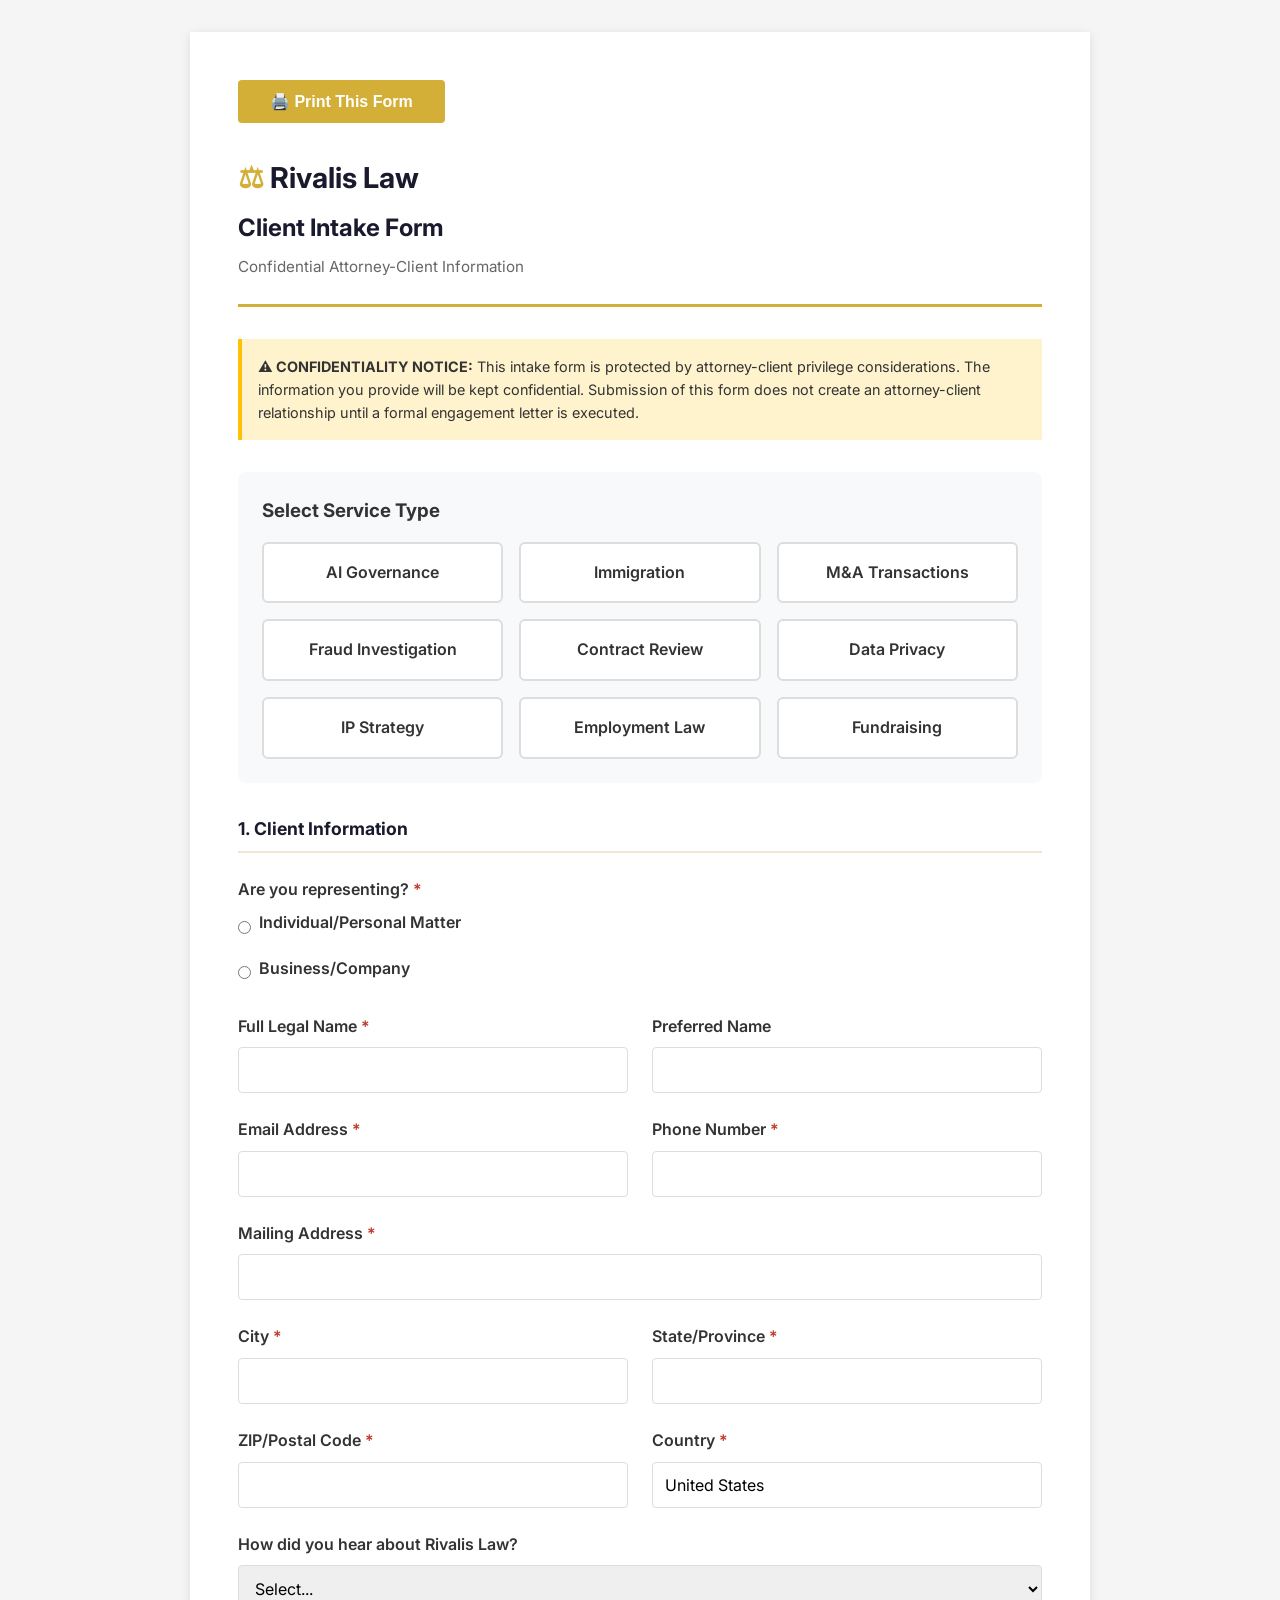
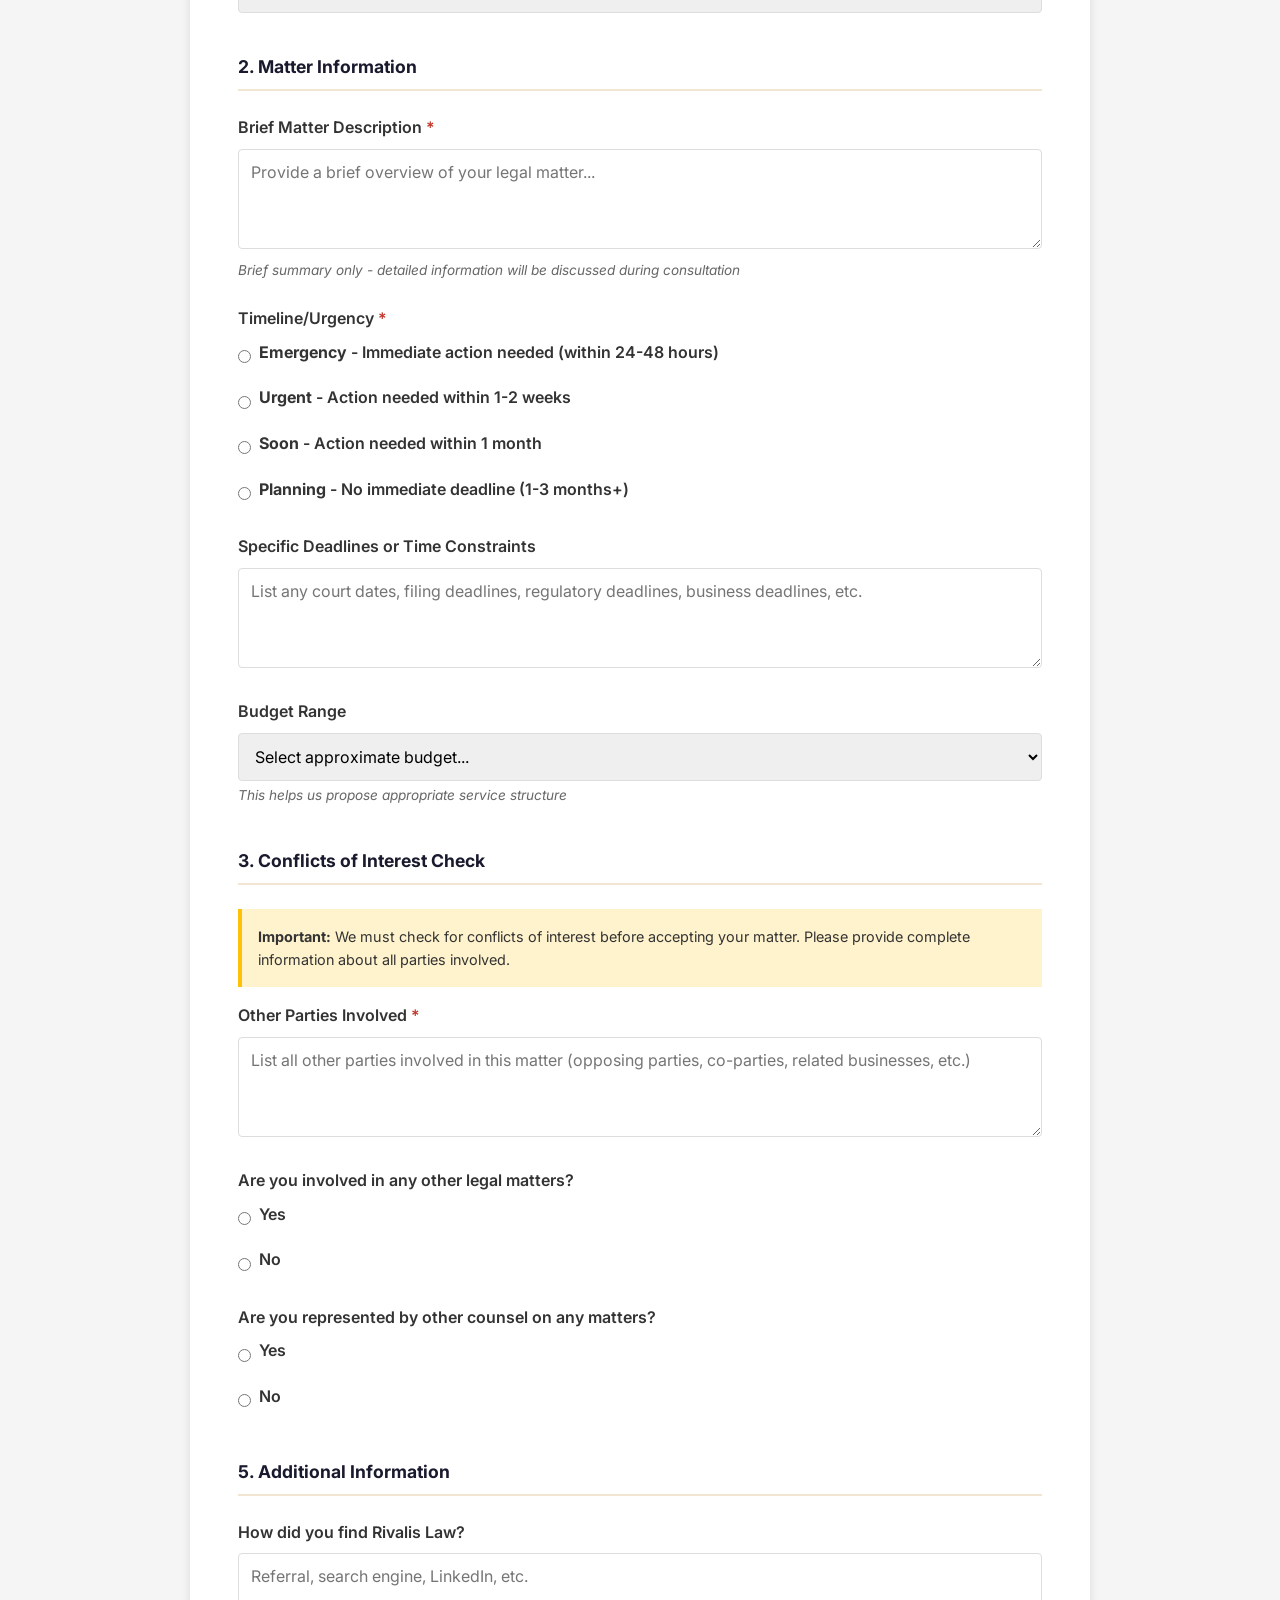
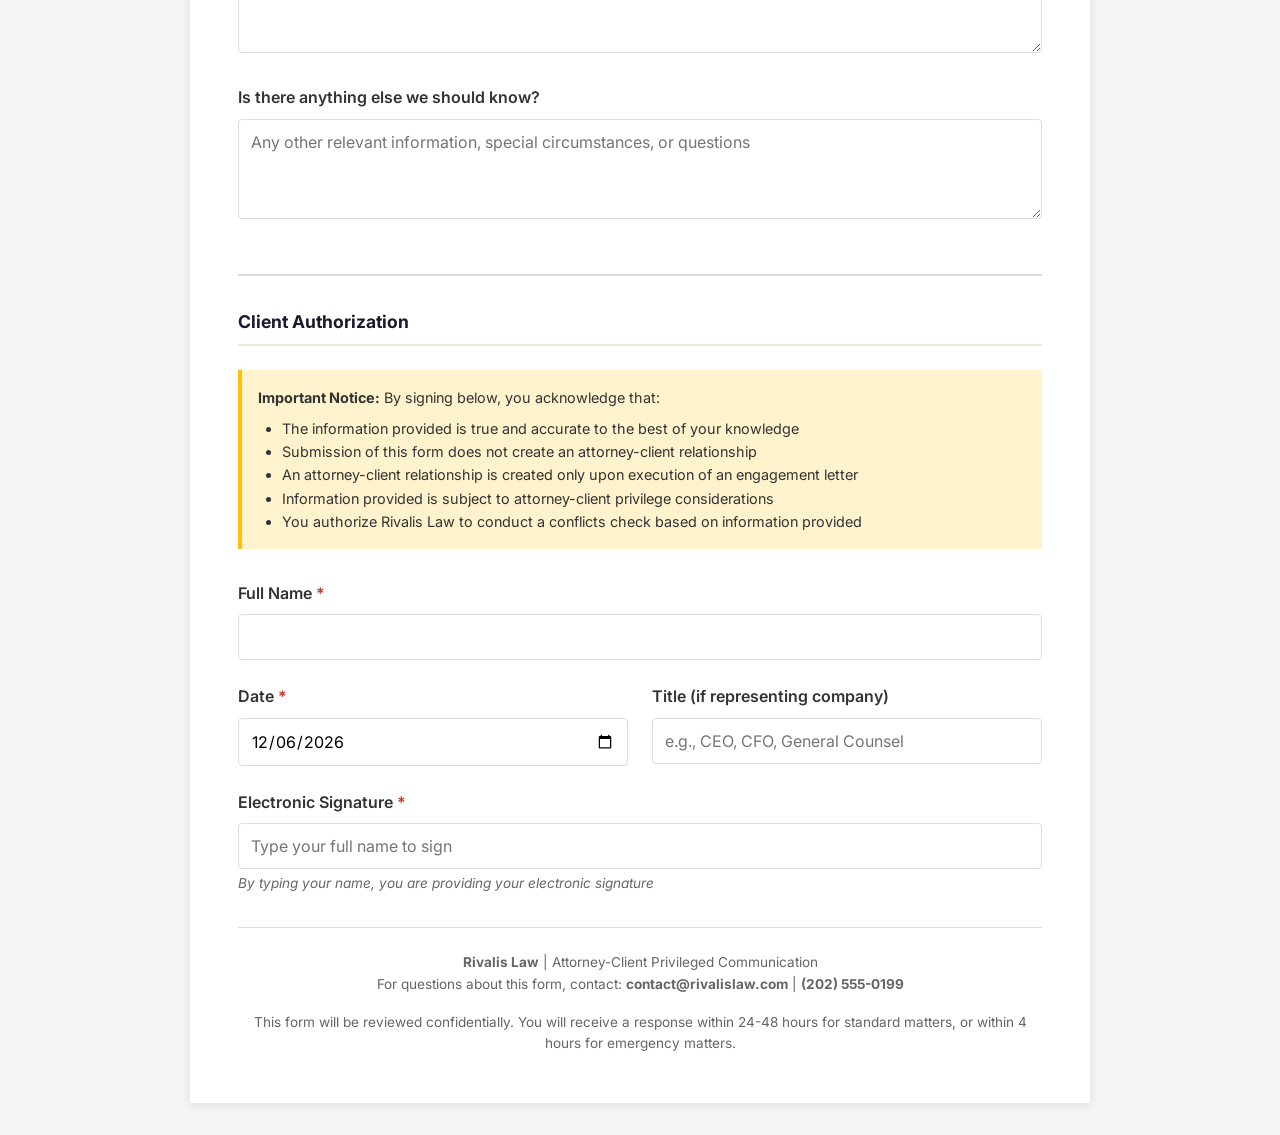
==== client-intake-forms.html @ 421adc58 "run index.html file" ====
<!DOCTYPE html>
<html lang="en">
<head>
    <meta charset="UTF-8">
    <meta name="viewport" content="width=device-width, initial-scale=1.0">
    <title>Client Intake Forms - Rivalis Law</title>
    <link href="https://fonts.googleapis.com/css2?family=Inter:wght@400;500;600;700&display=swap" rel="stylesheet">
    <style>
        * {
            margin: 0;
            padding: 0;
            box-sizing: border-box;
        }

        body {
            font-family: 'Inter', sans-serif;
            line-height: 1.6;
            color: #333;
            background: #f5f5f5;
            padding: 2rem;
        }

        .container {
            max-width: 900px;
            margin: 0 auto;
            background: white;
            padding: 3rem;
            box-shadow: 0 2px 10px rgba(0,0,0,0.1);
        }

        .form-header {
            border-bottom: 3px solid #d4af37;
            padding-bottom: 1.5rem;
            margin-bottom: 2rem;
        }

        .logo {
            font-size: 1.8rem;
            font-weight: 700;
            color: #1a1a2e;
            margin-bottom: 0.5rem;
        }

        .logo::before {
            content: '⚖ ';
            color: #d4af37;
        }

        .form-title {
            font-size: 1.5rem;
            font-weight: 700;
            color: #1a1a2e;
            margin-bottom: 0.5rem;
        }

        .form-subtitle {
            color: #666;
            font-size: 0.95rem;
        }

        .confidential-notice {
            background: #fff3cd;
            border-left: 4px solid #ffc107;
            padding: 1rem;
            margin-bottom: 2rem;
            font-size: 0.9rem;
        }

        .section {
            margin-bottom: 2.5rem;
            page-break-inside: avoid;
        }

        .section-title {
            font-size: 1.1rem;
            font-weight: 700;
            color: #1a1a2e;
            margin-bottom: 1.5rem;
            padding-bottom: 0.5rem;
            border-bottom: 2px solid #f0e6d2;
        }

        .form-group {
            margin-bottom: 1.5rem;
        }

        label {
            display: block;
            font-weight: 600;
            margin-bottom: 0.5rem;
            color: #333;
        }

        .required {
            color: #c0392b;
        }

        input[type="text"],
        input[type="email"],
        input[type="tel"],
        input[type="date"],
        input[type="number"],
        textarea,
        select {
            width: 100%;
            padding: 0.75rem;
            border: 1px solid #ddd;
            border-radius: 4px;
            font-size: 1rem;
            font-family: 'Inter', sans-serif;
        }

        textarea {
            min-height: 100px;
            resize: vertical;
        }

        .form-row {
            display: grid;
            grid-template-columns: 1fr 1fr;
            gap: 1.5rem;
        }

        .checkbox-group {
            display: flex;
            flex-direction: column;
            gap: 0.75rem;
        }

        .checkbox-item {
            display: flex;
            align-items: start;
            gap: 0.5rem;
        }

        .checkbox-item input[type="checkbox"] {
            margin-top: 0.25rem;
            width: auto;
        }

        .radio-group {
            display: flex;
            flex-direction: column;
            gap: 0.75rem;
        }

        .radio-item {
            display: flex;
            align-items: center;
            gap: 0.5rem;
        }

        .radio-item input[type="radio"] {
            width: auto;
        }

        .help-text {
            font-size: 0.85rem;
            color: #666;
            margin-top: 0.25rem;
            font-style: italic;
        }

        .warning-box {
            background: #fff3cd;
            border-left: 4px solid #ffc107;
            padding: 1rem;
            margin: 1rem 0;
            font-size: 0.9rem;
        }

        .info-box {
            background: #d1ecf1;
            border-left: 4px solid #17a2b8;
            padding: 1rem;
            margin: 1rem 0;
            font-size: 0.9rem;
        }

        .signature-section {
            margin-top: 3rem;
            padding-top: 2rem;
            border-top: 2px solid #ddd;
        }

        .signature-line {
            border-bottom: 1px solid #333;
            margin-bottom: 0.5rem;
            min-height: 40px;
        }

        .footer-note {
            margin-top: 2rem;
            padding-top: 1.5rem;
            border-top: 1px solid #ddd;
            font-size: 0.85rem;
            color: #666;
            text-align: center;
        }

        .print-button {
            background: #d4af37;
            color: white;
            padding: 0.75rem 2rem;
            border: none;
            border-radius: 4px;
            font-size: 1rem;
            font-weight: 600;
            cursor: pointer;
            margin-bottom: 2rem;
        }

        @media print {
            body {
                background: white;
                padding: 0;
            }
            .container {
                box-shadow: none;
                padding: 1rem;
            }
            .print-button {
                display: none;
            }
            .page-break {
                page-break-before: always;
            }
        }

        @media (max-width: 768px) {
            .form-row {
                grid-template-columns: 1fr;
            }
            body {
                padding: 1rem;
            }
            .container {
                padding: 1.5rem;
            }
        }

        .service-selector {
            background: #f8f9fa;
            padding: 1.5rem;
            border-radius: 8px;
            margin-bottom: 2rem;
        }

        .service-buttons {
            display: grid;
            grid-template-columns: repeat(auto-fit, minmax(200px, 1fr));
            gap: 1rem;
            margin-top: 1rem;
        }

        .service-button {
            padding: 1rem;
            background: white;
            border: 2px solid #ddd;
            border-radius: 6px;
            cursor: pointer;
            text-align: center;
            font-weight: 600;
            transition: all 0.3s;
        }

        .service-button:hover {
            border-color: #d4af37;
            background: #fff9e6;
        }

        .service-button.active {
            background: #d4af37;
            color: white;
            border-color: #d4af37;
        }

        .service-specific-section {
            display: none;
        }

        .service-specific-section.active {
            display: block;
        }
    </style>
</head>
<body>
    <div class="container">
        <button onclick="window.print()" class="print-button">🖨️ Print This Form</button>

        <div class="form-header">
            <div class="logo">Rivalis Law</div>
            <h1 class="form-title">Client Intake Form</h1>
            <p class="form-subtitle">Confidential Attorney-Client Information</p>
        </div>

        <div class="confidential-notice">
            <strong>⚠️ CONFIDENTIALITY NOTICE:</strong> This intake form is protected by attorney-client privilege considerations. The information you provide will be kept confidential. Submission of this form does not create an attorney-client relationship until a formal engagement letter is executed.
        </div>

        <!-- Service Selection -->
        <div class="service-selector">
            <h3 style="margin-bottom: 1rem;">Select Service Type</h3>
            <div class="service-buttons">
                <div class="service-button" onclick="selectService('ai-governance')">AI Governance</div>
                <div class="service-button" onclick="selectService('immigration')">Immigration</div>
                <div class="service-button" onclick="selectService('ma')">M&A Transactions</div>
                <div class="service-button" onclick="selectService('fraud')">Fraud Investigation</div>
                <div class="service-button" onclick="selectService('contracts')">Contract Review</div>
                <div class="service-button" onclick="selectService('privacy')">Data Privacy</div>
                <div class="service-button" onclick="selectService('ip')">IP Strategy</div>
                <div class="service-button" onclick="selectService('employment')">Employment Law</div>
                <div class="service-button" onclick="selectService('fundraising')">Fundraising</div>
            </div>
        </div>

        <form id="intakeForm">
            <!-- SECTION 1: CLIENT INFORMATION (Universal) -->
            <div class="section">
                <h2 class="section-title">1. Client Information</h2>
                
                <div class="form-group">
                    <label>Are you representing? <span class="required">*</span></label>
                    <div class="radio-group">
                        <div class="radio-item">
                            <input type="radio" name="client-type" value="individual" required>
                            <label>Individual/Personal Matter</label>
                        </div>
                        <div class="radio-item">
                            <input type="radio" name="client-type" value="business">
                            <label>Business/Company</label>
                        </div>
                    </div>
                </div>

                <div class="form-row">
                    <div class="form-group">
                        <label>Full Legal Name <span class="required">*</span></label>
                        <input type="text" name="client-name" required>
                    </div>
                    <div class="form-group">
                        <label>Preferred Name</label>
                        <input type="text" name="preferred-name">
                    </div>
                </div>

                <div class="form-group" id="company-info" style="display:none;">
                    <label>Company/Entity Name <span class="required">*</span></label>
                    <input type="text" name="company-name">
                    <p class="help-text">Legal entity name as registered</p>
                </div>

                <div class="form-row">
                    <div class="form-group">
                        <label>Email Address <span class="required">*</span></label>
                        <input type="email" name="email" required>
                    </div>
                    <div class="form-group">
                        <label>Phone Number <span class="required">*</span></label>
                        <input type="tel" name="phone" required>
                    </div>
                </div>

                <div class="form-group">
                    <label>Mailing Address <span class="required">*</span></label>
                    <input type="text" name="address" required>
                </div>

                <div class="form-row">
                    <div class="form-group">
                        <label>City <span class="required">*</span></label>
                        <input type="text" name="city" required>
                    </div>
                    <div class="form-group">
                        <label>State/Province <span class="required">*</span></label>
                        <input type="text" name="state" required>
                    </div>
                </div>

                <div class="form-row">
                    <div class="form-group">
                        <label>ZIP/Postal Code <span class="required">*</span></label>
                        <input type="text" name="zip" required>
                    </div>
                    <div class="form-group">
                        <label>Country <span class="required">*</span></label>
                        <input type="text" name="country" value="United States" required>
                    </div>
                </div>

                <div class="form-group">
                    <label>How did you hear about Rivalis Law?</label>
                    <select name="referral-source">
                        <option value="">Select...</option>
                        <option value="web-search">Web Search</option>
                        <option value="linkedin">LinkedIn</option>
                        <option value="referral-attorney">Referral from Attorney</option>
                        <option value="referral-client">Referral from Client</option>
                        <option value="referral-professional">Referral from Other Professional</option>
                        <option value="bar-association">Bar Association</option>
                        <option value="conference">Conference/Event</option>
                        <option value="other">Other</option>
                    </select>
                </div>
            </div>

            <!-- SECTION 2: MATTER INFORMATION (Universal) -->
            <div class="section">
                <h2 class="section-title">2. Matter Information</h2>
                
                <div class="form-group">
                    <label>Brief Matter Description <span class="required">*</span></label>
                    <textarea name="matter-description" required placeholder="Provide a brief overview of your legal matter..."></textarea>
                    <p class="help-text">Brief summary only - detailed information will be discussed during consultation</p>
                </div>

                <div class="form-group">
                    <label>Timeline/Urgency <span class="required">*</span></label>
                    <div class="radio-group">
                        <div class="radio-item">
                            <input type="radio" name="urgency" value="emergency" required>
                            <label><strong>Emergency</strong> - Immediate action needed (within 24-48 hours)</label>
                        </div>
                        <div class="radio-item">
                            <input type="radio" name="urgency" value="urgent">
                            <label><strong>Urgent</strong> - Action needed within 1-2 weeks</label>
                        </div>
                        <div class="radio-item">
                            <input type="radio" name="urgency" value="soon">
                            <label><strong>Soon</strong> - Action needed within 1 month</label>
                        </div>
                        <div class="radio-item">
                            <input type="radio" name="urgency" value="planning">
                            <label><strong>Planning</strong> - No immediate deadline (1-3 months+)</label>
                        </div>
                    </div>
                </div>

                <div class="form-group">
                    <label>Specific Deadlines or Time Constraints</label>
                    <textarea name="deadlines" placeholder="List any court dates, filing deadlines, regulatory deadlines, business deadlines, etc."></textarea>
                </div>

                <div class="form-group">
                    <label>Budget Range</label>
                    <select name="budget">
                        <option value="">Select approximate budget...</option>
                        <option value="under-10k">Under $10,000</option>
                        <option value="10k-25k">$10,000 - $25,000</option>
                        <option value="25k-50k">$25,000 - $50,000</option>
                        <option value="50k-100k">$50,000 - $100,000</option>
                        <option value="100k-plus">$100,000+</option>
                        <option value="flexible">Flexible based on scope</option>
                    </select>
                    <p class="help-text">This helps us propose appropriate service structure</p>
                </div>
            </div>

            <!-- SECTION 3: CONFLICTS CHECK (Universal) -->
            <div class="section">
                <h2 class="section-title">3. Conflicts of Interest Check</h2>
                
                <div class="warning-box">
                    <strong>Important:</strong> We must check for conflicts of interest before accepting your matter. Please provide complete information about all parties involved.
                </div>

                <div class="form-group">
                    <label>Other Parties Involved <span class="required">*</span></label>
                    <textarea name="other-parties" required placeholder="List all other parties involved in this matter (opposing parties, co-parties, related businesses, etc.)"></textarea>
                </div>

                <div class="form-group">
                    <label>Are you involved in any other legal matters?</label>
                    <div class="radio-group">
                        <div class="radio-item">
                            <input type="radio" name="other-legal-matters" value="yes">
                            <label>Yes</label>
                        </div>
                        <div class="radio-item">
                            <input type="radio" name="other-legal-matters" value="no">
                            <label>No</label>
                        </div>
                    </div>
                </div>

                <div class="form-group" id="other-matters-details" style="display:none;">
                    <label>Please describe other legal matters</label>
                    <textarea name="other-matters-description"></textarea>
                </div>

                <div class="form-group">
                    <label>Are you represented by other counsel on any matters?</label>
                    <div class="radio-group">
                        <div class="radio-item">
                            <input type="radio" name="other-counsel" value="yes">
                            <label>Yes</label>
                        </div>
                        <div class="radio-item">
                            <input type="radio" name="other-counsel" value="no">
                            <label>No</label>
                        </div>
                    </div>
                </div>

                <div class="form-group" id="other-counsel-details" style="display:none;">
                    <label>Other counsel details</label>
                    <textarea name="other-counsel-description" placeholder="Name of attorney/firm and matter(s) they are handling"></textarea>
                </div>
            </div>

            <!-- SERVICE-SPECIFIC SECTIONS -->
            
            <!-- AI GOVERNANCE -->
            <div class="service-specific-section" id="section-ai-governance">
                <div class="section page-break">
                    <h2 class="section-title">4. AI Governance & Compliance - Specific Information</h2>
                    
                    <div class="form-group">
                        <label>Type of AI System/Product <span class="required">*</span></label>
                        <div class="checkbox-group">
                            <div class="checkbox-item">
                                <input type="checkbox" name="ai-type" value="generative-ai">
                                <label>Generative AI (text, image, video, audio)</label>
                            </div>
                            <div class="checkbox-item">
                                <input type="checkbox" name="ai-type" value="predictive-analytics">
                                <label>Predictive Analytics/Decision Systems</label>
                            </div>
                            <div class="checkbox-item">
                                <input type="checkbox" name="ai-type" value="recommendation">
                                <label>Recommendation Systems</label>
                            </div>
                            <div class="checkbox-item">
                                <input type="checkbox" name="ai-type" value="computer-vision">
                                <label>Computer Vision/Image Recognition</label>
                            </div>
                            <div class="checkbox-item">
                                <input type="checkbox" name="ai-type" value="nlp">
                                <label>Natural Language Processing</label>
                            </div>
                            <div class="checkbox-item">
                                <input type="checkbox" name="ai-type" value="autonomous">
                                <label>Autonomous Systems/Robotics</label>
                            </div>
                            <div class="checkbox-item">
                                <input type="checkbox" name="ai-type" value="other">
                                <label>Other (specify below)</label>
                            </div>
                        </div>
                    </div>

                    <div class="form-group">
                        <label>Current Development Stage</label>
                        <select name="ai-stage">
                            <option value="">Select stage...</option>
                            <option value="concept">Concept/Planning</option>
                            <option value="development">In Development</option>
                            <option value="testing">Testing/Beta</option>
                            <option value="deployed">Deployed/Live</option>
                            <option value="scaling">Scaling</option>
                        </select>
                    </div>

                    <div class="form-group">
                        <label>Primary Use Case/Application</label>
                        <textarea name="ai-use-case" placeholder="Describe what the AI system does and how it's used"></textarea>
                    </div>

                    <div class="form-group">
                        <label>Target Markets/Jurisdictions</label>
                        <div class="checkbox-group">
                            <div class="checkbox-item">
                                <input type="checkbox" name="ai-jurisdiction" value="usa">
                                <label>United States</label>
                            </div>
                            <div class="checkbox-item">
                                <input type="checkbox" name="ai-jurisdiction" value="eu">
                                <label>European Union (AI Act applies)</label>
                            </div>
                            <div class="checkbox-item">
                                <input type="checkbox" name="ai-jurisdiction" value="uk">
                                <label>United Kingdom</label>
                            </div>
                            <div class="checkbox-item">
                                <input type="checkbox" name="ai-jurisdiction" value="uae">
                                <label>United Arab Emirates</label>
                            </div>
                            <div class="checkbox-item">
                                <input type="checkbox" name="ai-jurisdiction" value="global">
                                <label>Global/Multiple Jurisdictions</label>
                            </div>
                        </div>
                    </div>

                    <div class="form-group">
                        <label>Do you currently have AI governance documentation?</label>
                        <div class="checkbox-group">
                            <div class="checkbox-item">
                                <input type="checkbox" name="ai-docs" value="policy">
                                <label>AI Ethics/Governance Policy</label>
                            </div>
                            <div class="checkbox-item">
                                <input type="checkbox" name="ai-docs" value="risk-assessment">
                                <label>Risk Assessment</label>
                            </div>
                            <div class="checkbox-item">
                                <input type="checkbox" name="ai-docs" value="impact-assessment">
                                <label>Impact Assessment</label>
                            </div>
                            <div class="checkbox-item">
                                <input type="checkbox" name="ai-docs" value="testing-documentation">
                                <label>Testing/Validation Documentation</label>
                            </div>
                            <div class="checkbox-item">
                                <input type="checkbox" name="ai-docs" value="none">
                                <label>None - Need to develop</label>
                            </div>
                        </div>
                    </div>

                    <div class="form-group">
                        <label>Specific Concerns/Issues</label>
                        <div class="checkbox-group">
                            <div class="checkbox-item">
                                <input type="checkbox" name="ai-concerns" value="bias">
                                <label>Bias/Fairness Issues</label>
                            </div>
                            <div class="checkbox-item">
                                <input type="checkbox" name="ai-concerns" value="transparency">
                                <label>Transparency/Explainability</label>
                            </div>
                            <div class="checkbox-item">
                                <input type="checkbox" name="ai-concerns" value="privacy">
                                <label>Privacy/Data Protection</label>
                            </div>
                            <div class="checkbox-item">
                                <input type="checkbox" name="ai-concerns" value="investor">
                                <label>Investor Due Diligence Requirements</label>
                            </div>
                            <div class="checkbox-item">
                                <input type="checkbox" name="ai-concerns" value="regulatory">
                                <label>Regulatory Inquiry/Investigation</label>
                            </div>
                            <div class="checkbox-item">
                                <input type="checkbox" name="ai-concerns" value="incident">
                                <label>Incident/System Failure</label>
                            </div>
                        </div>
                    </div>

                    <div class="form-group">
                        <label>Are you currently fundraising or in M&A discussions?</label>
                        <div class="radio-group">
                            <div class="radio-item">
                                <input type="radio" name="ai-fundraising" value="yes">
                                <label>Yes</label>
                            </div>
                            <div class="radio-item">
                                <input type="radio" name="ai-fundraising" value="no">
                                <label>No</label>
                            </div>
                        </div>
                    </div>
                </div>
            </div>

            <!-- IMMIGRATION -->
            <div class="service-specific-section" id="section-immigration">
                <div class="section page-break">
                    <h2 class="section-title">4. Immigration - Specific Information</h2>
                    
                    <div class="form-group">
                        <label>Visa Type Needed <span class="required">*</span></label>
                        <select name="visa-type" required>
                            <option value="">Select visa type...</option>
                            <option value="h1b">H-1B (Specialty Occupation)</option>
                            <option value="l1">L-1 (Intracompany Transfer)</option>
                            <option value="o1">O-1 (Extraordinary Ability)</option>
                            <option value="e2">E-2 (Treaty Investor)</option>
                            <option value="tn">TN (NAFTA/USMCA)</option>
                            <option value="green-card">Green Card/Permanent Residence</option>
                            <option value="perm">PERM Labor Certification</option>
                            <option value="other">Other (specify below)</option>
                        </select>
                    </div>

                    <div class="form-row">
                        <div class="form-group">
                            <label>Beneficiary Name <span class="required">*</span></label>
                            <input type="text" name="beneficiary-name" required>
                            <p class="help-text">Person who will receive the visa</p>
                        </div>
                        <div class="form-group">
                            <label>Country of Citizenship <span class="required">*</span></label>
                            <input type="text" name="citizenship" required>
                        </div>
                    </div>

                    <div class="form-group">
                        <label>Current Location/Status</label>
                        <div class="radio-group">
                            <div class="radio-item">
                                <input type="radio" name="current-status" value="outside-us">
                                <label>Outside United States</label>
                            </div>
                            <div class="radio-item">
                                <input type="radio" name="current-status" value="in-us">
                                <label>In United States (specify current visa below)</label>
                            </div>
                        </div>
                    </div>

                    <div class="form-group">
                        <label>Current Visa Status (if in US)</label>
                        <input type="text" name="current-visa" placeholder="e.g., F-1, H-1B, B-1/B-2, etc.">
                    </div>

                    <div class="form-group">
                        <label>Expiration Date of Current Status (if applicable)</label>
                        <input type="date" name="status-expiration">
                    </div>

                    <div class="form-group">
                        <label>Has beneficiary been in US before?</label>
                        <div class="radio-group">
                            <div class="radio-item">
                                <input type="radio" name="prior-us-presence" value="yes">
                                <label>Yes</label>
                            </div>
                            <div class="radio-item">
                                <input type="radio" name="prior-us-presence" value="no">
                                <label>No</label>
                            </div>
                        </div>
                    </div>

                    <div class="form-group">
                        <label>Previous Visa Types (if applicable)</label>
                        <input type="text" name="previous-visas" placeholder="List any previous US visas">
                    </div>

                    <div class="form-group">
                        <label>Have you received any RFEs, denials, or notices from USCIS?</label>
                        <div class="radio-group">
                            <div class="radio-item">
                                <input type="radio" name="uscis-issues" value="yes">
                                <label>Yes (explain below)</label>
                            </div>
                            <div class="radio-item">
                                <input type="radio" name="uscis-issues" value="no">
                                <label>No</label>
                            </div>
                        </div>
                    </div>

                    <div class="form-group" id="uscis-issues-details" style="display:none;">
                        <label>RFE/Denial Details</label>
                        <textarea name="uscis-issues-description" placeholder="Describe the RFE, denial, or notice received"></textarea>
                    </div>

                    <div class="form-group">
                        <label>Sponsoring Employer/Petitioner <span class="required">*</span></label>
                        <input type="text" name="sponsor-name" required>
                    </div>

                    <div class="form-group">
                        <label>Job Title/Position <span class="required">*</span></label>
                        <input type="text" name="job-title" required>
                    </div>

                    <div class="form-group">
                        <label>Brief Job Description</label>
                        <textarea name="job-description" placeholder="Key responsibilities and requirements"></textarea>
                    </div>

                    <div class="form-group">
                        <label>Educational Background</label>
                        <textarea name="education" placeholder="Degrees, institutions, majors, years completed"></textarea>
                    </div>

                    <div class="form-group">
                        <label>Any criminal history or immigration violations?</label>
                        <div class="radio-group">
                            <div class="radio-item">
                                <input type="radio" name="criminal-history" value="yes">
                                <label>Yes (must discuss in consultation)</label>
                            </div>
                            <div class="radio-item">
                                <input type="radio" name="criminal-history" value="no">
                                <label>No</label>
                            </div>
                        </div>
                    </div>
                </div>
            </div>

            <!-- M&A TRANSACTIONS -->
            <div class="service-specific-section" id="section-ma">
                <div class="section page-break">
                    <h2 class="section-title">4. M&A & Corporate Transactions - Specific Information</h2>
                    
                    <div class="form-group">
                        <label>Transaction Type <span class="required">*</span></label>
                        <select name="ma-type" required>
                            <option value="">Select transaction type...</option>
                            <option value="acquisition">Acquisition (we are acquiring)</option>
                            <option value="sale">Sale (we are selling)</option>
                            <option value="merger">Merger</option>
                            <option value="joint-venture">Joint Venture</option>
                            <option value="asset-purchase">Asset Purchase</option>
                            <option value="stock-purchase">Stock Purchase</option>
                            <option value="other">Other</option>
                        </select>
                    </div>

                    <div class="form-group">
                        <label>Transaction Stage</label>
                        <select name="ma-stage">
                            <option value="">Select stage...</option>
                            <option value="exploring">Exploring Options</option>
                            <option value="loi">LOI/Term Sheet Stage</option>
                            <option value="due-diligence">Due Diligence</option>
                            <option value="negotiation">Contract Negotiation</option>
                            <option value="closing">Near Closing</option>
                            <option value="post-closing">Post-Closing Issues</option>
                        </select>
                    </div>

                    <div class="form-group">
                        <label>Estimated Transaction Value</label>
                        <select name="transaction-value">
                            <option value="">Select range...</option>
                            <option value="under-1m">Under $1M</option>
                            <option value="1m-5m">$1M - $5M</option>
                            <option value="5m-10m">$5M - $10M</option>
                            <option value="10m-25m">$10M - $25M</option>
                            <option value="25m-50m">$25M - $50M</option>
                            <option value="50m-plus">$50M+</option>
                            <option value="tbd">To Be Determined</option>
                        </select>
                    </div>

                    <div class="form-group">
                        <label>Target Company/Seller Name</label>
                        <input type="text" name="target-company">
                    </div>

                    <div class="form-group">
                        <label>Industry/Sector</label>
                        <input type="text" name="industry" placeholder="e.g., Software/SaaS, Manufacturing, Healthcare, etc.">
                    </div>

                    <div class="form-group">
                        <label>Geographic Scope</label>
                        <div class="checkbox-group">
                            <div class="checkbox-item">
                                <input type="checkbox" name="ma-geography" value="us-only">
                                <label>US Only</label>
                            </div>
                            <div class="checkbox-item">
                                <input type="checkbox" name="ma-geography" value="cross-border">
                                <label>Cross-Border (specify countries below)</label>
                            </div>
                            <div class="checkbox-item">
                                <input type="checkbox" name="ma-geography" value="uae">
                                <label>Involves UAE Entity</label>
                            </div>
                        </div>
                    </div>

                    <div class="form-group">
                        <label>Specific Services Needed</label>
                        <div class="checkbox-group">
                            <div class="checkbox-item">
                                <input type="checkbox" name="ma-services" value="due-diligence">
                                <label>Due Diligence Review</label>
                            </div>
                            <div class="checkbox-item">
                                <input type="checkbox" name="ma-services" value="tax-analysis">
                                <label>Tax Structure Analysis</label>
                            </div>
                            <div class="checkbox-item">
                                <input type="checkbox" name="ma-services" value="contract-drafting">
                                <label>Purchase Agreement Drafting</label>
                            </div>
                            <div class="checkbox-item">
                                <input type="checkbox" name="ma-services" value="contract-review">
                                <label>Purchase Agreement Review</label>
                            </div>
                            <div class="checkbox-item">
                                <input type="checkbox" name="ma-services" value="negotiation">
                                <label>Negotiation Support</label>
                            </div>
                            <div class="checkbox-item">
                                <input type="checkbox" name="ma-services" value="closing">
                                <label>Closing Coordination</label>
                            </div>
                        </div>
                    </div>

                    <div class="form-group">
                        <label>Have you identified specific deal-breakers or concerns?</label>
                        <textarea name="deal-concerns" placeholder="Tax liabilities, litigation, intellectual property issues, regulatory compliance, etc."></textarea>
                    </div>

                    <div class="form-group">
                        <label>Are other advisors involved? (Investment bankers, accountants, etc.)</label>
                        <div class="radio-group">
                            <div class="radio-item">
                                <input type="radio" name="other-advisors" value="yes">
                                <label>Yes (list below)</label>
                            </div>
                            <div class="radio-item">
                                <input type="radio" name="other-advisors" value="no">
                                <label>No</label>
                            </div>
                        </div>
                    </div>

                    <div class="form-group" id="advisors-details" style="display:none;">
                        <label>Other Advisors</label>
                        <textarea name="advisors-list" placeholder="Names and roles of other advisors"></textarea>
                    </div>

                    <div class="form-group">
                        <label>Expected Closing Timeline</label>
                        <input type="text" name="closing-timeline" placeholder="e.g., 90 days, Q2 2025, etc.">
                    </div>
                </div>
            </div>

            <!-- FRAUD INVESTIGATION -->
            <div class="service-specific-section" id="section-fraud">
                <div class="section page-break">
                    <h2 class="section-title">4. Corporate Fraud Investigation - Specific Information</h2>
                    
                    <div class="warning-box">
                        <strong>🔒 HIGHLY CONFIDENTIAL:</strong> This information is particularly sensitive. Attorney-client privilege applies. Do not discuss with anyone except your attorney.
                    </div>

                    <div class="form-group">
                        <label>Nature of Allegation/Concern <span class="required">*</span></label>
                        <div class="checkbox-group">
                            <div class="checkbox-item">
                                <input type="checkbox" name="investigation-type" value="financial-fraud">
                                <label>Financial Fraud/Embezzlement</label>
                            </div>
                            <div class="checkbox-item">
                                <input type="checkbox" name="investigation-type" value="accounting">
                                <label>Accounting Irregularities</label>
                            </div>
                            <div class="checkbox-item">
                                <input type="checkbox" name="investigation-type" value="executive-misconduct">
                                <label>Executive Misconduct</label>
                            </div>
                            <div class="checkbox-item">
                                <input type="checkbox" name="investigation-type" value="harassment">
                                <label>Harassment/Discrimination</label>
                            </div>
                            <div class="checkbox-item">
                                <input type="checkbox" name="investigation-type" value="whistleblower">
                                <label>Whistleblower Allegation</label>
                            </div>
                            <div class="checkbox-item">
                                <input type="checkbox" name="investigation-type" value="vendor-fraud">
                                <label>Vendor/Procurement Fraud</label>
                            </div>
                            <div class="checkbox-item">
                                <input type="checkbox" name="investigation-type" value="regulatory">
                                <label>Regulatory Compliance Violation</label>
                            </div>
                            <div class="checkbox-item">
                                <input type="checkbox" name="investigation-type" value="other">
                                <label>Other (describe below)</label>
                            </div>
                        </div>
                    </div>

                    <div class="form-group">
                        <label>How was the issue discovered?</label>
                        <textarea name="discovery-method" placeholder="Internal audit, whistleblower report, external audit, employee complaint, etc."></textarea>
                    </div>

                    <div class="form-group">
                        <label>When did you first become aware?</label>
                        <input type="date" name="awareness-date">
                    </div>

                    <div class="form-group">
                        <label>Individuals Involved or Suspected</label>
                        <textarea name="individuals-involved" placeholder="Names, titles, departments (will remain confidential)"></textarea>
                    </div>

                    <div class="form-group">
                        <label>Estimated Financial Impact (if applicable)</label>
                        <select name="financial-impact">
                            <option value="">Select range...</option>
                            <option value="under-50k">Under $50,000</option>
                            <option value="50k-250k">$50,000 - $250,000</option>
                            <option value="250k-1m">$250,000 - $1M</option>
                            <option value="1m-plus">$1M+</option>
                            <option value="unknown">Unknown/To Be Determined</option>
                        </select>
                    </div>

                    <div class="form-group">
                        <label>Has this been reported to anyone externally? <span class="required">*</span></label>
                        <div class="checkbox-group">
                            <div class="checkbox-item">
                                <input type="checkbox" name="external-reporting" value="regulators">
                                <label>Regulatory Authorities</label>
                            </div>
                            <div class="checkbox-item">
                                <input type="checkbox" name="external-reporting" value="law-enforcement">
                                <label>Law Enforcement</label>
                            </div>
                            <div class="checkbox-item">
                                <input type="checkbox" name="external-reporting" value="media">
                                <label>Media/Press</label>
                            </div>
                            <div class="checkbox-item">
                                <input type="checkbox" name="external-reporting" value="auditors">
                                <label>External Auditors</label>
                            </div>
                            <div class="checkbox-item">
                                <input type="checkbox" name="external-reporting" value="none">
                                <label>No - Internal Only</label>
                            </div>
                        </div>
                    </div>

                    <div class="form-group">
                        <label>Who internally knows about this?</label>
                        <textarea name="internal-knowledge" placeholder="Board members, executives, HR, legal department, audit committee, etc."></textarea>
                    </div>

                    <div class="form-group">
                        <label>Any regulatory deadlines or self-reporting requirements?</label>
                        <div class="radio-group">
                            <div class="radio-item">
                                <input type="radio" name="regulatory-deadline" value="yes">
                                <label>Yes (specify below)</label>
                            </div>
                            <div class="radio-item">
                                <input type="radio" name="regulatory-deadline" value="no">
                                <label>No</label>
                            </div>
                            <div class="radio-item">
                                <input type="radio" name="regulatory-deadline" value="unknown">
                                <label>Unknown</label>
                            </div>
                        </div>
                    </div>

                    <div class="form-group">
                        <label>Have you taken any action so far?</label>
                        <div class="checkbox-group">
                            <div class="checkbox-item">
                                <input type="checkbox" name="actions-taken" value="interviews">
                                <label>Conducted Interviews</label>
                            </div>
                            <div class="checkbox-item">
                                <input type="checkbox" name="actions-taken" value="document-review">
                                <label>Reviewed Documents</label>
                            </div>
                            <div class="checkbox-item">
                                <input type="checkbox" name="actions-taken" value="suspension">
                                <label>Suspended Employees</label>
                            </div>
                            <div class="checkbox-item">
                                <input type="checkbox" name="actions-taken" value="preservation">
                                <label>Preserved Evidence</label>
                            </div>
                            <div class="checkbox-item">
                                <input type="checkbox" name="actions-taken" value="none">
                                <label>No Action Yet</label>
                            </div>
                        </div>
                    </div>

                    <div class="info-box">
                        <strong>Note:</strong> For privileged investigation, it's best if attorney directs all investigation activities from this point forward. Detailed discussion in confidential consultation.
                    </div>
                </div>
            </div>

            <!-- CONTRACT REVIEW -->
            <div class="service-specific-section" id="section-contracts">
                <div class="section page-break">
                    <h2 class="section-title">4. Contract Review & Drafting - Specific Information</h2>
                    
                    <div class="form-group">
                        <label>Service Needed <span class="required">*</span></label>
                        <div class="radio-group">
                            <div class="radio-item">
                                <input type="radio" name="contract-service" value="review">
                                <label>Review Existing Contract</label>
                            </div>
                            <div class="radio-item">
                                <input type="radio" name="contract-service" value="drafting">
                                <label>Draft New Contract</label>
                            </div>
                            <div class="radio-item">
                                <input type="radio" name="contract-service" value="negotiation">
                                <label>Negotiation Support</label>
                            </div>
                        </div>
                    </div>

                    <div class="form-group">
                        <label>Type of Contract <span class="required">*</span></label>
                        <select name="contract-type" required>
                            <option value="">Select contract type...</option>
                            <option value="vendor-agreement">Vendor/Supplier Agreement</option>
                            <option value="customer-agreement">Customer/Client Agreement</option>
                            <option value="partnership">Partnership Agreement</option>
                            <option value="jv">Joint Venture Agreement</option>
                            <option value="nda">Non-Disclosure Agreement</option>
                            <option value="employment">Employment Agreement</option>
                            <option value="consulting">Consulting/Independent Contractor Agreement</option>
                            <option value="saas">SaaS/Software License Agreement</option>
                            <option value="ip-license">IP License Agreement</option>
                            <option value="lease">Lease Agreement</option>
                            <option value="other">Other (specify below)</option>
                        </select>
                    </div>

                    <div class="form-group">
                        <label>Contract Value/Transaction Size</label>
                        <input type="text" name="contract-value" placeholder="e.g., $500,000 annually, $2M total, etc.">
                    </div>

                    <div class="form-group">
                        <label>Other Party to Contract</label>
                        <input type="text" name="other-party" placeholder="Company/individual name">
                    </div>

                    <div class="form-group">
                        <label>Your Role in Transaction</label>
                        <div class="radio-group">
                            <div class="radio-item">
                                <input type="radio" name="contract-role" value="buyer">
                                <label>Buyer/Customer</label>
                            </div>
                            <div class="radio-item">
                                <input type="radio" name="contract-role" value="seller">
                                <label>Seller/Vendor</label>
                            </div>
                            <div class="radio-item">
                                <input type="radio" name="contract-role" value="partner">
                                <label>Partner/Collaborator</label>
                            </div>
                            <div class="radio-item">
                                <input type="radio" name="contract-role" value="employer">
                                <label>Employer</label>
                            </div>
                            <div class="radio-item">
                                <input type="radio" name="contract-role" value="other">
                                <label>Other</label>
                            </div>
                        </div>
                    </div>

                    <div class="form-group">
                        <label>Has contract already been signed?</label>
                        <div class="radio-group">
                            <div class="radio-item">
                                <input type="radio" name="contract-signed" value="no">
                                <label>No - Need review before signing</label>
                            </div>
                            <div class="radio-item">
                                <input type="radio" name="contract-signed" value="negotiation">
                                <label>No - In negotiation</label>
                            </div>
                            <div class="radio-item">
                                <input type="radio" name="contract-signed" value="yes">
                                <label>Yes - Signed (need advice on interpretation/dispute)</label>
                            </div>
                        </div>
                    </div>

                    <div class="form-group">
                        <label>Specific Concerns or Key Terms to Focus On</label>
                        <textarea name="contract-concerns" placeholder="Liability limitations, indemnification, termination rights, payment terms, IP ownership, etc."></textarea>
                    </div>

                    <div class="form-group">
                        <label>Timeline for Review/Drafting</label>
                        <input type="text" name="contract-timeline" placeholder="e.g., Need within 3 days, counterparty expecting response by Friday, etc.">
                    </div>

                    <div class="form-group">
                        <label>Governing Law/Jurisdiction</label>
                        <input type="text" name="contract-jurisdiction" placeholder="e.g., New York, Delaware, California, etc.">
                    </div>
                </div>
            </div>

            <!-- DATA PRIVACY -->
            <div class="service-specific-section" id="section-privacy">
                <div class="section page-break">
                    <h2 class="section-title">4. Data Privacy Compliance - Specific Information</h2>
                    
                    <div class="form-group">
                        <label>Type of Data Collected <span class="required">*</span></label>
                        <div class="checkbox-group">
                            <div class="checkbox-item">
                                <input type="checkbox" name="data-type" value="personal">
                                <label>Personal Identifiable Information (PII)</label>
                            </div>
                            <div class="checkbox-item">
                                <input type="checkbox" name="data-type" value="financial">
                                <label>Financial Information</label>
                            </div>
                            <div class="checkbox-item">
                                <input type="checkbox" name="data-type" value="health">
                                <label>Health Information (HIPAA)</label>
                            </div>
                            <div class="checkbox-item">
                                <input type="checkbox" name="data-type" value="biometric">
                                <label>Biometric Data</label>
                            </div>
                            <div class="checkbox-item">
                                <input type="checkbox" name="data-type" value="children">
                                <label>Children's Data (COPPA)</label>
                            </div>
                            <div class="checkbox-item">
                                <input type="checkbox" name="data-type" value="employee">
                                <label>Employee Data</label>
                            </div>
                            <div class="checkbox-item">
                                <input type="checkbox" name="data-type" value="behavioral">
                                <label>Behavioral/Usage Data</label>
                            </div>
                        </div>
                    </div>

                    <div class="form-group">
                        <label>Geographic Scope/Users <span class="required">*</span></label>
                        <div class="checkbox-group">
                            <div class="checkbox-item">
                                <input type="checkbox" name="privacy-geography" value="us-nationwide">
                                <label>US Nationwide (multiple states)</label>
                            </div>
                            <div class="checkbox-item">
                                <input type="checkbox" name="privacy-geography" value="california">
                                <label>California (CCPA/CPRA)</label>
                            </div>
                            <div class="checkbox-item">
                                <input type="checkbox" name="privacy-geography" value="eu">
                                <label>European Union (GDPR)</label>
                            </div>
                            <div class="checkbox-item">
                                <input type="checkbox" name="privacy-geography" value="uk">
                                <label>United Kingdom (UK GDPR)</label>
                            </div>
                            <div class="checkbox-item">
                                <input type="checkbox" name="privacy-geography" value="uae">
                                <label>UAE</label>
                            </div>
                            <div class="checkbox-item">
                                <input type="checkbox" name="privacy-geography" value="global">
                                <label>Global/Multiple Jurisdictions</label>
                            </div>
                        </div>
                    </div>

                    <div class="form-group">
                        <label>Business Model</label>
                        <select name="business-model">
                            <option value="">Select model...</option>
                            <option value="b2c">B2C (Consumer-facing)</option>
                            <option value="b2b">B2B (Business clients)</option>
                            <option value="both">Both B2C and B2B</option>
                            <option value="marketplace">Marketplace/Platform</option>
                            <option value="saas">SaaS Application</option>
                            <option value="ecommerce">E-commerce</option>
                            <option value="other">Other</option>
                        </select>
                    </div>

                    <div class="form-group">
                        <label>Current Privacy Compliance Status</label>
                        <div class="checkbox-group">
                            <div class="checkbox-item">
                                <input type="checkbox" name="privacy-current" value="privacy-policy">
                                <label>Have Privacy Policy</label>
                            </div>
                            <div class="checkbox-item">
                                <input type="checkbox" name="privacy-current" value="terms">
                                <label>Have Terms of Service</label>
                            </div>
                            <div class="checkbox-item">
                                <input type="checkbox" name="privacy-current" value="cookie-policy">
                                <label>Have Cookie Policy</label>
                            </div>
                            <div class="checkbox-item">
                                <input type="checkbox" name="privacy-current" value="data-processing">
                                <label>Have Data Processing Agreements</label>
                            </div>
                            <div class="checkbox-item">
                                <input type="checkbox" name="privacy-current" value="procedures">
                                <label>Have Data Subject Request Procedures</label>
                            </div>
                            <div class="checkbox-item">
                                <input type="checkbox" name="privacy-current" value="none">
                                <label>None - Starting from scratch</label>
                            </div>
                        </div>
                    </div>

                    <div class="form-group">
                        <label>Specific Privacy Concerns/Needs</label>
                        <div class="checkbox-group">
                            <div class="checkbox-item">
                                <input type="checkbox" name="privacy-needs" value="compliance-audit">
                                <label>Privacy Compliance Audit</label>
                            </div>
                            <div class="checkbox-item">
                                <input type="checkbox" name="privacy-needs" value="policy-drafting">
                                <label>Policy Drafting/Update</label>
                            </div>
                            <div class="checkbox-item">
                                <input type="checkbox" name="privacy-needs" value="data-breach">
                                <label>Data Breach Response</label>
                            </div>
                            <div class="checkbox-item">
                                <input type="checkbox" name="privacy-needs" value="regulatory-inquiry">
                                <label>Regulatory Inquiry/Investigation</label>
                            </div>
                            <div class="checkbox-item">
                                <input type="checkbox" name="privacy-needs" value="vendor-agreements">
                                <label>Vendor/Third-Party Agreements</label>
                            </div>
                            <div class="checkbox-item">
                                <input type="checkbox" name="privacy-needs" value="training">
                                <label>Employee Training Program</label>
                            </div>
                        </div>
                    </div>

                    <div class="form-group">
                        <label>Have you experienced a data breach or security incident?</label>
                        <div class="radio-group">
                            <div class="radio-item">
                                <input type="radio" name="data-breach" value="yes">
                                <label>Yes (urgent - discuss immediately)</label>
                            </div>
                            <div class="radio-item">
                                <input type="radio" name="data-breach" value="no">
                                <label>No</label>
                            </div>
                        </div>
                    </div>

                    <div class="form-group">
                        <label>Number of Data Subjects/Users</label>
                        <select name="data-subjects">
                            <option value="">Select range...</option>
                            <option value="under-1k">Under 1,000</option>
                            <option value="1k-10k">1,000 - 10,000</option>
                            <option value="10k-100k">10,000 - 100,000</option>
                            <option value="100k-1m">100,000 - 1M</option>
                            <option value="1m-plus">1M+</option>
                        </select>
                    </div>
                </div>
            </div>

            <!-- IP STRATEGY -->
            <div class="service-specific-section" id="section-ip">
                <div class="section page-break">
                    <h2 class="section-title">4. IP Strategy & Protection - Specific Information</h2>
                    
                    <div class="form-group">
                        <label>Type of IP Protection Needed <span class="required">*</span></label>
                        <div class="checkbox-group">
                            <div class="checkbox-item">
                                <input type="checkbox" name="ip-type" value="trademark">
                                <label>Trademark</label>
                            </div>
                            <div class="checkbox-item">
                                <input type="checkbox" name="ip-type" value="copyright">
                                <label>Copyright</label>
                            </div>
                            <div class="checkbox-item">
                                <input type="checkbox" name="ip-type" value="trade-secret">
                                <label>Trade Secret Protection</label>
                            </div>
                            <div class="checkbox-item">
                                <input type="checkbox" name="ip-type" value="patent-referral">
                                <label>Patent (coordination/referral)</label>
                            </div>
                            <div class="checkbox-item">
                                <input type="checkbox" name="ip-type" value="licensing">
                                <label>IP Licensing</label>
                            </div>
                            <div class="checkbox-item">
                                <input type="checkbox" name="ip-type" value="portfolio">
                                <label>IP Portfolio Strategy</label>
                            </div>
                        </div>
                    </div>

                    <div class="form-group">
                        <label>What needs protection?</label>
                        <textarea name="ip-assets" placeholder="Brand name, logo, product name, software code, designs, processes, etc."></textarea>
                    </div>

                    <div class="form-group">
                        <label>Is this IP currently in use?</label>
                        <div class="radio-group">
                            <div class="radio-item">
                                <input type="radio" name="ip-in-use" value="yes">
                                <label>Yes - Currently using</label>
                            </div>
                            <div class="radio-item">
                                <input type="radio" name="ip-in-use" value="planning">
                                <label>Planning to use soon</label>
                            </div>
                            <div class="radio-item">
                                <input type="radio" name="ip-in-use" value="no">
                                <label>Not yet in use</label>
                            </div>
                        </div>
                    </div>

                    <div class="form-group">
                        <label>Have you conducted trademark/IP searches?</label>
                        <div class="radio-group">
                            <div class="radio-item">
                                <input type="radio" name="ip-search" value="yes">
                                <label>Yes</label>
                            </div>
                            <div class="radio-item">
                                <input type="radio" name="ip-search" value="no">
                                <label>No - Need search conducted</label>
                            </div>
                        </div>
                    </div>

                    <div class="form-group">
                        <label>Geographic Scope of Protection</label>
                        <div class="checkbox-group">
                            <div class="checkbox-item">
                                <input type="checkbox" name="ip-geography" value="us">
                                <label>United States</label>
                            </div>
                            <div class="checkbox-item">
                                <input type="checkbox" name="ip-geography" value="eu">
                                <label>European Union</label>
                            </div>
                            <div class="checkbox-item">
                                <input type="checkbox" name="ip-geography" value="uae">
                                <label>UAE/GCC</label>
                            </div>
                            <div class="checkbox-item">
                                <input type="checkbox" name="ip-geography" value="international">
                                <label>International (multiple countries)</label>
                            </div>
                        </div>
                    </div>

                    <div class="form-group">
                        <label>Specific IP Issues/Concerns</label>
                        <div class="checkbox-group">
                            <div class="checkbox-item">
                                <input type="checkbox" name="ip-concerns" value="infringement">
                                <label>Potential Infringement by Others</label>
                            </div>
                            <div class="checkbox-item">
                                <input type="checkbox" name="ip-concerns" value="clearance">
                                <label>Clearance for New Product/Brand</label>
                            </div>
                            <div class="checkbox-item">
                                <input type="checkbox" name="ip-concerns" value="employee">
                                <label>Employee IP Assignment Issues</label>
                            </div>
                            <div class="checkbox-item">
                                <input type="checkbox" name="ip-concerns" value="licensing">
                                <label>IP Licensing Opportunities</label>
                            </div>
                            <div class="checkbox-item">
                                <input type="checkbox" name="ip-concerns" value="valuation">
                                <label>IP Valuation (for fundraising/M&A)</label>
                            </div>
                        </div>
                    </div>

                    <div class="form-group">
                        <label>Timeline for IP Protection</label>
                        <input type="text" name="ip-timeline" placeholder="e.g., Before product launch in 3 months, ASAP, etc.">
                    </div>
                </div>
            </div>

            <!-- EMPLOYMENT LAW -->
            <div class="service-specific-section" id="section-employment">
                <div class="section page-break">
                    <h2 class="section-title">4. Employment Law - Specific Information</h2>
                    
                    <div class="form-group">
                        <label>Type of Employment Matter <span class="required">*</span></label>
                        <select name="employment-type" required>
                            <option value="">Select matter type...</option>
                            <option value="handbook">Employee Handbook Development</option>
                            <option value="offer-letters">Offer Letters/Employment Agreements</option>
                            <option value="independent-contractor">Independent Contractor Agreements</option>
                            <option value="termination">Termination/Separation</option>
                            <option value="discrimination">Discrimination/Harassment Claim</option>
                            <option value="wage-hour">Wage & Hour Compliance</option>
                            <option value="leave">Leave Policies (FMLA, ADA, etc.)</option>
                            <option value="non-compete">Non-Compete/Non-Solicitation</option>
                            <option value="workplace-investigation">Workplace Investigation</option>
                            <option value="other">Other</option>
                        </select>
                    </div>

                    <div class="form-group">
                        <label>Company Size (Number of Employees)</label>
                        <select name="company-size">
                            <option value="">Select size...</option>
                            <option value="1-10">1-10 employees</option>
                            <option value="11-50">11-50 employees</option>
                            <option value="51-200">51-200 employees</option>
                            <option value="201-500">201-500 employees</option>
                            <option value="500-plus">500+ employees</option>
                        </select>
                    </div>

                    <div class="form-group">
                        <label>Employee Locations</label>
                        <div class="checkbox-group">
                            <div class="checkbox-item">
                                <input type="checkbox" name="employee-locations" value="single-state">
                                <label>Single State (specify below)</label>
                            </div>
                            <div class="checkbox-item">
                                <input type="checkbox" name="employee-locations" value="multi-state">
                                <label>Multiple US States</label>
                            </div>
                            <div class="checkbox-item">
                                <input type="checkbox" name="employee-locations" value="remote">
                                <label>Fully Remote/Distributed</label>
                            </div>
                            <div class="checkbox-item">
                                <input type="checkbox" name="employee-locations" value="international">
                                <label>International Employees</label>
                            </div>
                        </div>
                    </div>

                    <div class="form-group">
                        <label>Primary State(s) of Operation</label>
                        <input type="text" name="operation-states" placeholder="e.g., New York, California, Texas, etc.">
                    </div>

                    <div class="form-group">
                        <label>Current Employment Documentation</label>
                        <div class="checkbox-group">
                            <div class="checkbox-item">
                                <input type="checkbox" name="employment-docs" value="handbook">
                                <label>Employee Handbook</label>
                            </div>
                            <div class="checkbox-item">
                                <input type="checkbox" name="employment-docs" value="offer-template">
                                <label>Offer Letter Templates</label>
                            </div>
                            <div class="checkbox-item">
                                <input type="checkbox" name="employment-docs" value="contractor-template">
                                <label>Contractor Agreement Templates</label>
                            </div>
                            <div class="checkbox-item">
                                <input type="checkbox" name="employment-docs" value="policies">
                                <label>HR Policies</label>
                            </div>
                            <div class="checkbox-item">
                                <input type="checkbox" name="employment-docs" value="none">
                                <label>None - Need to develop</label>
                            </div>
                        </div>
                    </div>

                    <div class="form-group">
                        <label>Specific Employment Law Concerns</label>
                        <textarea name="employment-concerns" placeholder="Describe specific issues, concerns, or questions"></textarea>
                    </div>

                    <div class="form-group">
                        <label>Is there an active claim or complaint?</label>
                        <div class="radio-group">
                            <div class="radio-item">
                                <input type="radio" name="active-claim" value="yes">
                                <label>Yes (describe below)</label>
                            </div>
                            <div class="radio-item">
                                <input type="radio" name="active-claim" value="no">
                                <label>No - Preventive/Advisory</label>
                            </div>
                        </div>
                    </div>

                    <div class="form-group" id="claim-details" style="display:none;">
                        <label>Claim/Complaint Details</label>
                        <textarea name="claim-description" placeholder="EEOC charge, lawsuit, internal complaint, etc."></textarea>
                    </div>
                </div>
            </div>

            <!-- FUNDRAISING -->
            <div class="service-specific-section" id="section-fundraising">
                <div class="section page-break">
                    <h2 class="section-title">4. Fundraising & Securities - Specific Information</h2>
                    
                    <div class="form-group">
                        <label>Type of Financing <span class="required">*</span></label>
                        <select name="fundraising-type" required>
                            <option value="">Select financing type...</option>
                            <option value="safe">SAFE (Simple Agreement for Future Equity)</option>
                            <option value="convertible-note">Convertible Note</option>
                            <option value="priced-round">Priced Equity Round (Series Seed/A/B/etc.)</option>
                            <option value="friends-family">Friends & Family Round</option>
                            <option value="angel">Angel Investment</option>
                            <option value="venture">Venture Capital</option>
                            <option value="crowdfunding">Crowdfunding (Reg CF/A+)</option>
                            <option value="other">Other</option>
                        </select>
                    </div>

                    <div class="form-group">
                        <label>Fundraising Stage</label>
                        <select name="fundraising-stage">
                            <option value="">Select stage...</option>
                            <option value="planning">Planning/Pre-fundraising</option>
                            <option value="conversations">In Conversations with Investors</option>
                            <option value="term-sheet">Received Term Sheet</option>
                            <option value="due-diligence">Due Diligence Stage</option>
                            <option value="closing">Ready to Close</option>
                        </select>
                    </div>

                    <div class="form-group">
                        <label>Target Raise Amount</label>
                        <select name="raise-amount">
                            <option value="">Select range...</option>
                            <option value="under-250k">Under $250K</option>
                            <option value="250k-1m">$250K - $1M</option>
                            <option value="1m-3m">$1M - $3M</option>
                            <option value="3m-10m">$3M - $10M</option>
                            <option value="10m-plus">$10M+</option>
                        </select>
                    </div>

                    <div class="form-group">
                        <label>Company Formation Status</label>
                        <div class="radio-group">
                            <div class="radio-item">
                                <input type="radio" name="formation-status" value="delaware-corp">
                                <label>Delaware C-Corporation (formed)</label>
                            </div>
                            <div class="radio-item">
                                <input type="radio" name="formation-status" value="other-corp">
                                <label>Other State C-Corporation (formed)</label>
                            </div>
                            <div class="radio-item">
                                <input type="radio" name="formation-status" value="llc">
                                <label>LLC (may need conversion)</label>
                            </div>
                            <div class="radio-item">
                                <input type="radio" name="formation-status" value="not-formed">
                                <label>Not Yet Formed</label>
                            </div>
                        </div>
                    </div>

                    <div class="form-group">
                        <label>Current Capitalization</label>
                        <textarea name="cap-table" placeholder="Number of founders, current ownership %, any existing investors, option pool, etc."></textarea>
                    </div>

                    <div class="form-group">
                        <label>Do you have existing legal documentation?</label>
                        <div class="checkbox-group">
                            <div class="checkbox-item">
                                <input type="checkbox" name="existing-docs" value="incorporation">
                                <label>Incorporation Documents</label>
                            </div>
                            <div class="checkbox-item">
                                <input type="checkbox" name="existing-docs" value="bylaws">
                                <label>Bylaws</label>
                            </div>
                            <div class="checkbox-item">
                                <input type="checkbox" name="existing-docs" value="founder-agreements">
                                <label>Founder Agreements</label>
                            </div>
                            <div class="checkbox-item">
                                <input type="checkbox" name="existing-docs" value="ip-assignment">
                                <label>IP Assignment Agreements</label>
                            </div>
                            <div class="checkbox-item">
                                <input type="checkbox" name="existing-docs" value="option-plan">
                                <label>Stock Option Plan</label>
                            </div>
                            <div class="checkbox-item">
                                <input type="checkbox" name="existing-docs" value="none">
                                <label>None - Need to develop</label>
                            </div>
                        </div>
                    </div>

                    <div class="form-group">
                        <label>Type of Investors</label>
                        <div class="checkbox-group">
                            <div class="checkbox-item">
                                <input type="checkbox" name="investor-type" value="angels">
                                <label>Angel Investors</label>
                            </div>
                            <div class="checkbox-item">
                                <input type="checkbox" name="investor-type" value="vc">
                                <label>Venture Capital Firms</label>
                            </div>
                            <div class="checkbox-item">
                                <input type="checkbox" name="investor-type" value="strategic">
                                <label>Strategic/Corporate Investors</label>
                            </div>
                            <div class="checkbox-item">
                                <input type="checkbox" name="investor-type" value="friends-family">
                                <label>Friends & Family</label>
                            </div>
                            <div class="checkbox-item">
                                <input type="checkbox" name="investor-type" value="crowdfunding">
                                <label>Crowdfunding Platform</label>
                            </div>
                        </div>
                    </div>

                    <div class="form-group">
                        <label>Specific Services Needed</label>
                        <div class="checkbox-group">
                            <div class="checkbox-item">
                                <input type="checkbox" name="fundraising-services" value="structure">
                                <label>Investment Structure Advice</label>
                            </div>
                            <div class="checkbox-item">
                                <input type="checkbox" name="fundraising-services" value="documents">
                                <label>Investment Documentation</label>
                            </div>
                            <div class="checkbox-item">
                                <input type="checkbox" name="fundraising-services" value="term-sheet-review">
                                <label>Term Sheet Review</label>
                            </div>
                            <div class="checkbox-item">
                                <input type="checkbox" name="fundraising-services" value="cap-table">
                                <label>Cap Table Management</label>
                            </div>
                            <div class="checkbox-item">
                                <input type="checkbox" name="fundraising-services" value="compliance">
                                <label>Securities Compliance</label>
                            </div>
                            <div class="checkbox-item">
                                <input type="checkbox" name="fundraising-services" value="negotiation">
                                <label>Negotiation Support</label>
                            </div>
                        </div>
                    </div>
                </div>
            </div>

            <!-- SECTION: ADDITIONAL INFORMATION (Universal) -->
            <div class="section">
                <h2 class="section-title">5. Additional Information</h2>
                
                <div class="form-group">
                    <label>How did you find Rivalis Law?</label>
                    <textarea name="how-found" placeholder="Referral, search engine, LinkedIn, etc."></textarea>
                </div>

                <div class="form-group">
                    <label>Is there anything else we should know?</label>
                    <textarea name="additional-info" placeholder="Any other relevant information, special circumstances, or questions"></textarea>
                </div>
            </div>

            <!-- AUTHORIZATION -->
            <div class="signature-section">
                <h2 class="section-title">Client Authorization</h2>
                
                <div class="warning-box">
                    <strong>Important Notice:</strong> By signing below, you acknowledge that:
                    <ul style="margin-top: 0.5rem; margin-left: 1.5rem;">
                        <li>The information provided is true and accurate to the best of your knowledge</li>
                        <li>Submission of this form does not create an attorney-client relationship</li>
                        <li>An attorney-client relationship is created only upon execution of an engagement letter</li>
                        <li>Information provided is subject to attorney-client privilege considerations</li>
                        <li>You authorize Rivalis Law to conduct a conflicts check based on information provided</li>
                    </ul>
                </div>

                <div class="form-group" style="margin-top: 2rem;">
                    <label>Full Name <span class="required">*</span></label>
                    <input type="text" name="signature-name" required>
                </div>

                <div class="form-row">
                    <div class="form-group">
                        <label>Date <span class="required">*</span></label>
                        <input type="date" name="signature-date" required>
                    </div>
                    <div class="form-group">
                        <label>Title (if representing company)</label>
                        <input type="text" name="signature-title" placeholder="e.g., CEO, CFO, General Counsel">
                    </div>
                </div>

                <div class="form-group">
                    <label>Electronic Signature <span class="required">*</span></label>
                    <input type="text" name="signature" required placeholder="Type your full name to sign">
                    <p class="help-text">By typing your name, you are providing your electronic signature</p>
                </div>
            </div>

            <div class="footer-note">
                <p><strong>Rivalis Law</strong> | Attorney-Client Privileged Communication</p>
                <p>For questions about this form, contact: <strong>contact@rivalislaw.com</strong> | <strong>(202) 555-0199</strong></p>
                <p style="margin-top: 1rem;">This form will be reviewed confidentially. You will receive a response within 24-48 hours for standard matters, or within 4 hours for emergency matters.</p>
            </div>
        </form>
    </div>

    <script>
        // Show/hide company info based on client type
        document.querySelectorAll('input[name="client-type"]').forEach(radio => {
            radio.addEventListener('change', function() {
                const companyInfo = document.getElementById('company-info');
                if (this.value === 'business') {
                    companyInfo.style.display = 'block';
                    companyInfo.querySelector('input').required = true;
                } else {
                    companyInfo.style.display = 'none';
                    companyInfo.querySelector('input').required = false;
                }
            });
        });

        // Show/hide other legal matters details
        document.querySelectorAll('input[name="other-legal-matters"]').forEach(radio => {
            radio.addEventListener('change', function() {
                const details = document.getElementById('other-matters-details');
                details.style.display = this.value === 'yes' ? 'block' : 'none';
            });
        });

        // Show/hide other counsel details
        document.querySelectorAll('input[name="other-counsel"]').forEach(radio => {
            radio.addEventListener('change', function() {
                const details = document.getElementById('other-counsel-details');
                details.style.display = this.value === 'yes' ? 'block' : 'none';
            });
        });

        // Service selection
        function selectService(serviceId) {
            // Remove active class from all buttons
            document.querySelectorAll('.service-button').forEach(btn => {
                btn.classList.remove('active');
            });
            
            // Hide all service-specific sections
            document.querySelectorAll('.service-specific-section').forEach(section => {
                section.classList.remove('active');
            });
            
            // Activate selected button
            event.target.classList.add('active');
            
            // Show selected service section
            const section = document.getElementById('section-' + serviceId);
            if (section) {
                section.classList.add('active');
            }
        }

        // Immigration-specific conditional fields
        document.querySelectorAll('input[name="uscis-issues"]').forEach(radio => {
            radio.addEventListener('change', function() {
                const details = document.getElementById('uscis-issues-details');
                if (details) {
                    details.style.display = this.value === 'yes' ? 'block' : 'none';
                }
            });
        });

        // M&A-specific conditional fields
        document.querySelectorAll('input[name="other-advisors"]').forEach(radio => {
            radio.addEventListener('change', function() {
                const details = document.getElementById('advisors-details');
                if (details) {
                    details.style.display = this.value === 'yes' ? 'block' : 'none';
                }
            });
        });

        // Employment-specific conditional fields
        document.querySelectorAll('input[name="active-claim"]').forEach(radio => {
            radio.addEventListener('change', function() {
                const details = document.getElementById('claim-details');
                if (details) {
                    details.style.display = this.value === 'yes' ? 'block' : 'none';
                }
            });
        });

        // Form submission
        document.getElementById('intakeForm').addEventListener('submit', function(e) {
            e.preventDefault();
            alert('Form completed! In production, this would be securely submitted to Rivalis Law.\n\nYou will receive a response within:\n• 4 hours for emergency matters\n• 24 hours for urgent matters\n• 48 hours for standard matters');
        });

        // Set today's date as default for signature date
        const today = new Date().toISOString().split('T')[0];
        document.querySelector('input[name="signature-date"]').value = today;
    </script>
</body>
</html>
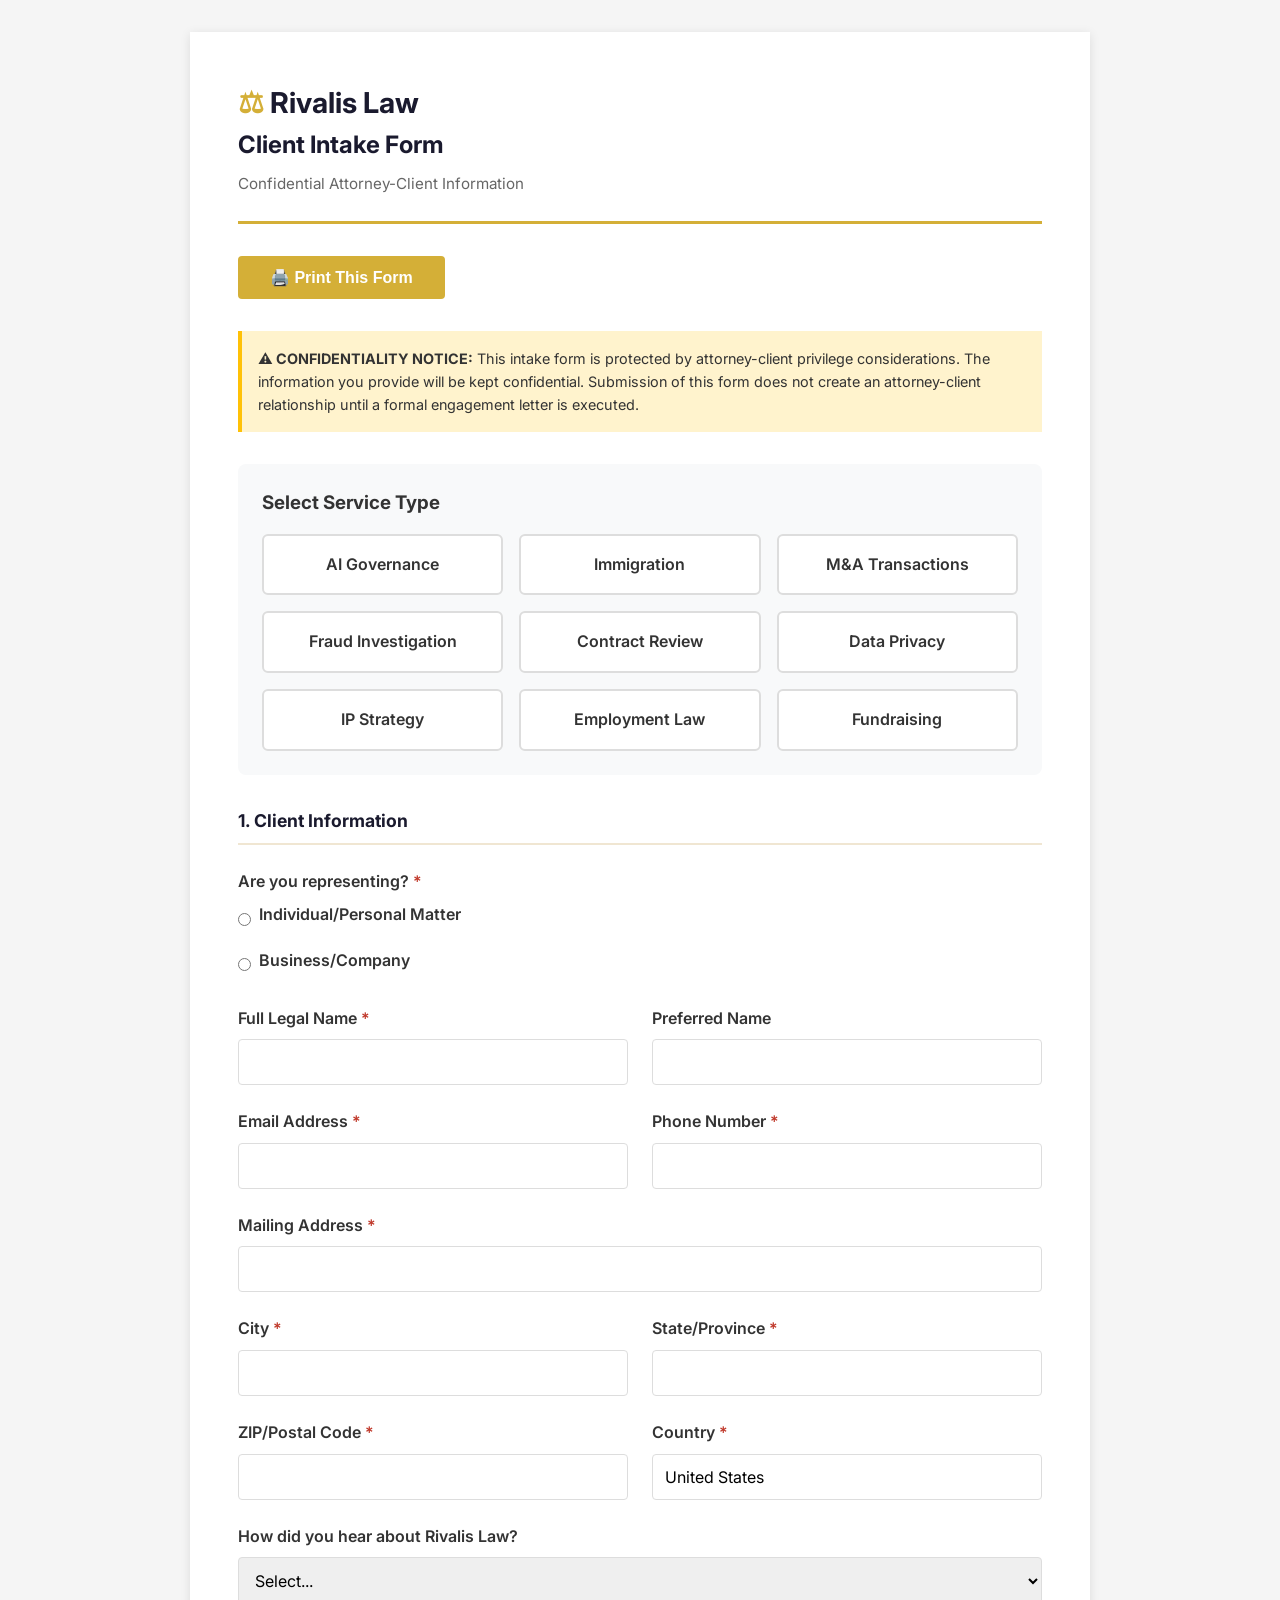
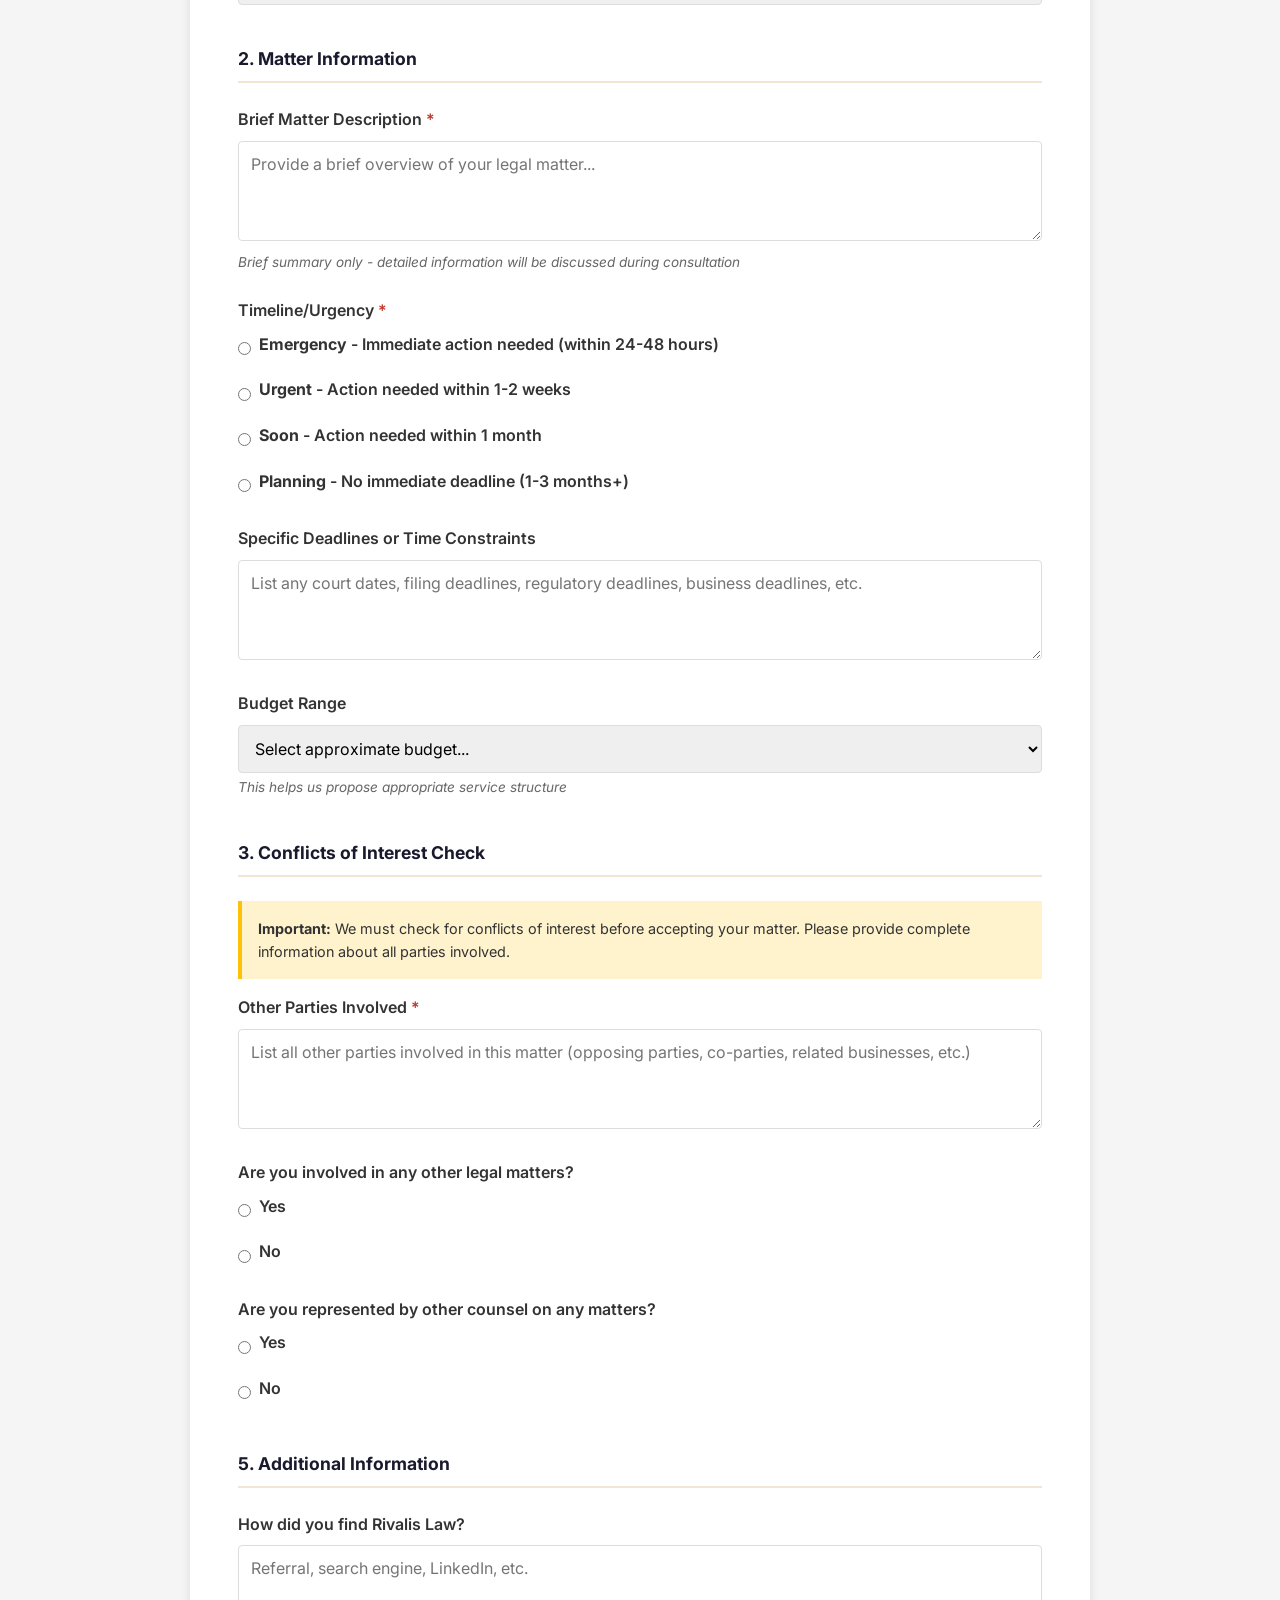
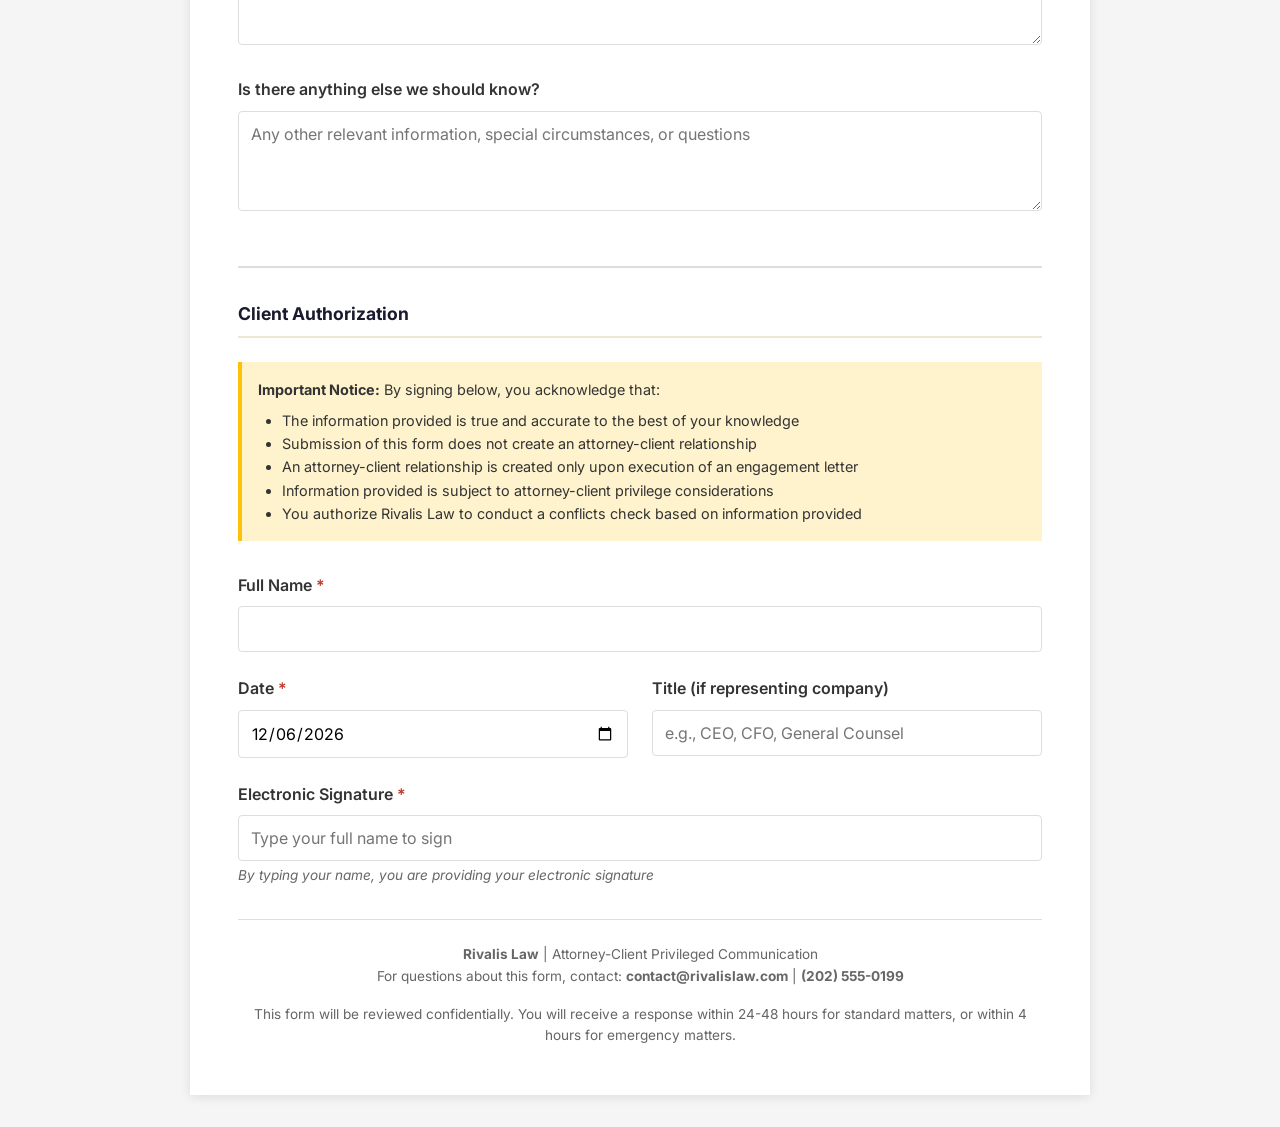
==== commit ca7646ba: "Home link in all pages" ====
--- a/client-intake-forms.html
+++ b/client-intake-forms.html
@@ -35,6 +35,7 @@
         }
 
         .logo {
+
             font-size: 1.8rem;
             font-weight: 700;
             color: #1a1a2e;
@@ -282,17 +283,21 @@
         .service-specific-section.active {
             display: block;
         }
+        a{
+            text-decoration: none;
+        }
     </style>
 </head>
 <body>
     <div class="container">
-        <button onclick="window.print()" class="print-button">🖨️ Print This Form</button>
 
         <div class="form-header">
-            <div class="logo">Rivalis Law</div>
+            <a href="index.html" class="logo">Rivalis Law</a>
             <h1 class="form-title">Client Intake Form</h1>
             <p class="form-subtitle">Confidential Attorney-Client Information</p>
         </div>
+        
+        <button onclick="window.print()" class="print-button">🖨️ Print This Form</button>
 
         <div class="confidential-notice">
             <strong>⚠️ CONFIDENTIALITY NOTICE:</strong> This intake form is protected by attorney-client privilege considerations. The information you provide will be kept confidential. Submission of this form does not create an attorney-client relationship until a formal engagement letter is executed.
